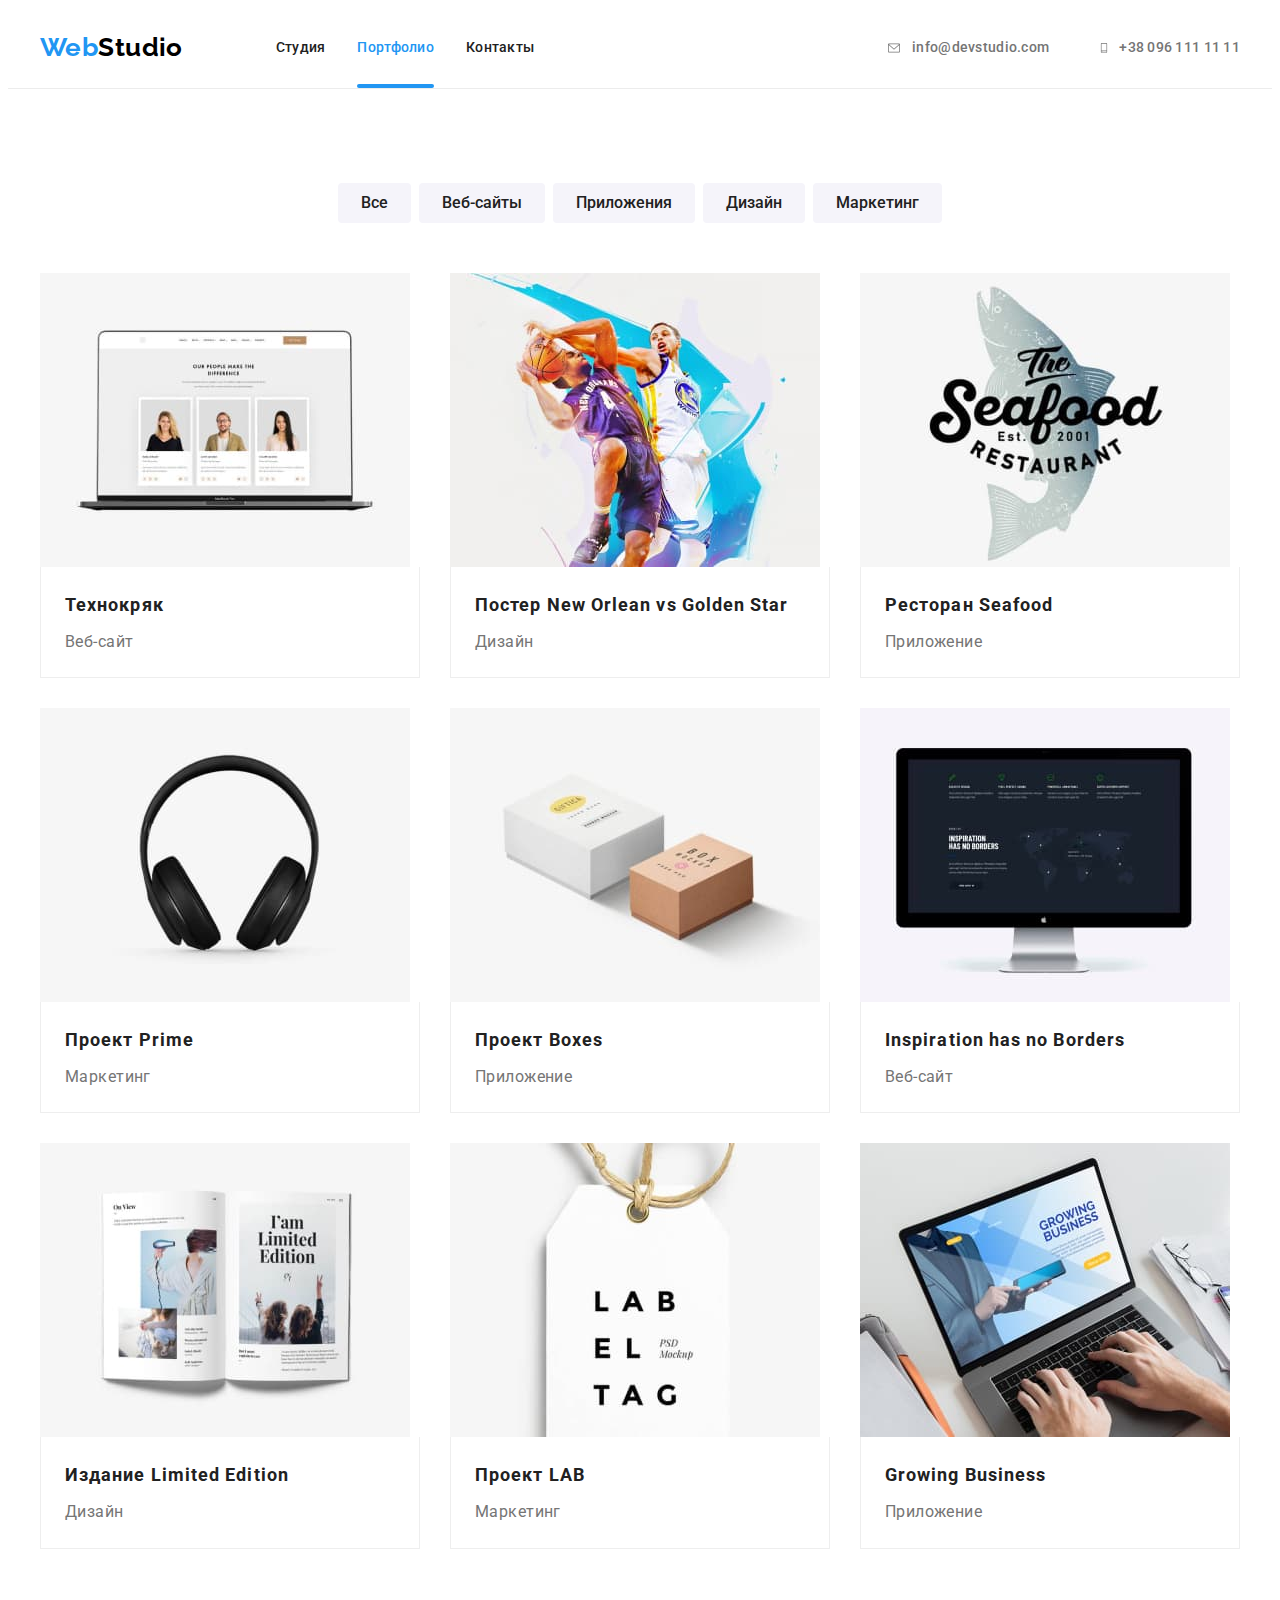
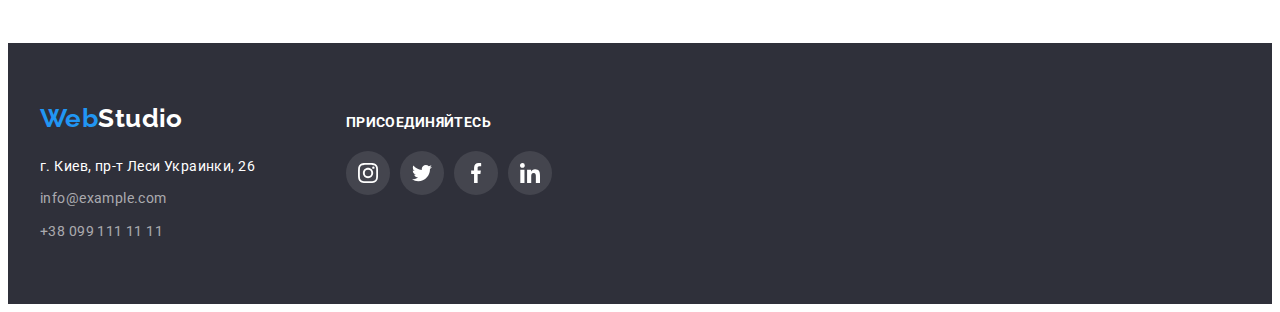
==== portfolio.html @ 759e2c48 "Добавляет оформление модального окна" ====
<!DOCTYPE html>
<html lang="ru">
  <head>
    <meta charset="UTF-8" />
    <meta http-equiv="X-UA-Compatible" content="IE=edge" />
    <meta name="viewport" content="width=device-width, initial-scale=1.0" />

    <link rel="preconnect" href="https://fonts.googleapis.com" />
    <link rel="preconnect" href="https://fonts.gstatic.com" crossorigin />
    <link
      href="https://fonts.googleapis.com/css2?family=Raleway:wght@700&family=Roboto:wght@400;500;700;900&display=swap"
      rel="stylesheet"
    />

    <link
      rel="stylesheet"
      href="https://cdnjs.cloudflare.com/ajax/libs/modern-normalize/1.1.0/modern-normalize.min.css"
      integrity="sha512-wpPYUAdjBVSE4KJnH1VR1HeZfpl1ub8YT/NKx4PuQ5NmX2tKuGu6U/JRp5y+Y8XG2tV+wKQpNHVUX03MfMFn9Q=="
      crossorigin="anonymous"
      referrerpolicy="no-referrer"
    />

    <link rel="stylesheet" href="./css/styles.css" />
    <title>WebStudio</title>
  </head>
  <body class="page">
    <header class="header">
      <div class="container">
        <a href="" class="logo link">Web<span class="accent">Studio</span></a>
        <nav>
          <ul class="site-nav list">
            <li class="header-item"><a href="./index.html" class="link">Студия</a></li>
            <li class="header-item"><a href="" class="portfolio link current">Портфолио</a></li>
            <li class="header-item"><a href="" class="link">Контакты</a></li>
          </ul>
        </nav>
        <ul class="auth-nav list">
          <li class="auth-nav connect">
            <a href="mailto:info@devstudio.com" class="link"
              ><svg class="auth-nav-icon" width="16" height="12">
                <use href="./images/icons.svg.svg#icon-envelope"></use></svg
              >info@devstudio.com</a
            >
          </li>
          <li class="auth-nav connect">
            <a href="tel:+380961111111" class="link"
              ><svg class="auth-nav-icon" width="10" height="16">
                <use href="./images/icons.svg.svg#icon-smartphone"></use></svg
              >+38 096 111 11 11</a
            >
          </li>
        </ul>
      </div>
    </header>
    <main>
      <section class="section-portfolio">
        <div class="container">
          <h1 class="visually-hidden">Портфолио</h1>
          <ul class="btn-list list">
            <li class="btn-item"><button type="button" class="list-button">Все</button></li>
            <li class="btn-item"><button type="button" class="list-button">Веб-сайты</button></li>
            <li class="btn-item"><button type="button" class="list-button">Приложения</button></li>
            <li class="btn-item"><button type="button" class="list-button">Дизайн</button></li>
            <li class="btn-item"><button type="button" class="list-button">Маркетинг</button></li>
          </ul>
          <ul class="portfolio-list list">
            <li class="portfolio-item">
              <a href="" class="portfolio-link link">
                <div class="portfolio-cover-wrap">
                  <img src="./images/project_1.jpg" alt="Технокряк" width="370" />
                  <p class="portfolio-cover-text">
                    Ресурс предлагает комплексные предложения с разным уровнем функционала и
                    сервисов. Все это позволит посетителю получить исчерпывающие сведения о компании
                    или частном лице.
                  </p>
                </div>

                <div class="image-item">
                  <h2 class="portfolio-title">Технокряк</h2>
                  <p class="portfolio-text">Веб-сайт</p>
                </div>
              </a>
            </li>

            <li class="portfolio-item">
              <a href="" class="portfolio-link link">
                <div class="portfolio-cover-wrap">
                  <img src="./images/project_2.jpg" alt="Постер" width="370" />
                  <p class="portfolio-cover-text">
                    Ресурс предлагает комплексные предложения с разным уровнем функционала и
                    сервисов. Все это позволит посетителю получить исчерпывающие сведения о компании
                    или частном лице.
                  </p>
                </div>
                <div class="image-item">
                  <h2 class="portfolio-title">Постер New Orlean vs Golden Star</h2>
                  <p class="portfolio-text">Дизайн</p>
                </div>
              </a>
            </li>

            <li class="portfolio-item">
              <a href="" class="portfolio-link link">
                <div class="portfolio-cover-wrap">
                  <img src="./images/project_3.jpg" alt="Ресторан" width="370" />
                  <p class="portfolio-cover-text">
                    Ресурс предлагает комплексные предложения с разным уровнем функционала и
                    сервисов. Все это позволит посетителю получить исчерпывающие сведения о компании
                    или частном лице.
                  </p>
                </div>
                <div class="image-item">
                  <h2 class="portfolio-title">Ресторан Seafood</h2>
                  <p class="portfolio-text">Приложение</p>
                </div>
              </a>
            </li>

            <li class="portfolio-item">
              <a href="" class="portfolio-link link">
                <div class="portfolio-cover-wrap">
                  <img src="./images/project_4.jpg" alt="Проект Prime" width="370" />
                  <p class="portfolio-cover-text">
                    Ресурс предлагает комплексные предложения с разным уровнем функционала и
                    сервисов. Все это позволит посетителю получить исчерпывающие сведения о компании
                    или частном лице.
                  </p>
                </div>
                <div class="image-item">
                  <h2 class="portfolio-title">Проект Prime</h2>
                  <p class="portfolio-text">Маркетинг</p>
                </div>
              </a>
            </li>

            <li class="portfolio-item">
              <a href="" class="portfolio-link link">
                <div class="portfolio-cover-wrap">
                  <img src="./images/project_5.jpg" alt="Проект Boxes" width="370" />
                  <p class="portfolio-cover-text">
                    Ресурс предлагает комплексные предложения с разным уровнем функционала и
                    сервисов. Все это позволит посетителю получить исчерпывающие сведения о компании
                    или частном лице.
                  </p>
                </div>
                <div class="image-item">
                  <h2 class="portfolio-title">Проект Boxes</h2>
                  <p class="portfolio-text">Приложение</p>
                </div>
              </a>
            </li>

            <li class="portfolio-item">
              <a href="" class="portfolio-link link">
                <div class="portfolio-cover-wrap">
                  <img src="./images/project_6.jpg" alt="Inspiration" width="370" />
                  <p class="portfolio-cover-text">
                    Ресурс предлагает комплексные предложения с разным уровнем функционала и
                    сервисов. Все это позволит посетителю получить исчерпывающие сведения о компании
                    или частном лице.
                  </p>
                </div>
                <div class="image-item">
                  <h2 class="portfolio-title">Inspiration has no Borders</h2>
                  <p class="portfolio-text">Веб-сайт</p>
                </div>
              </a>
            </li>

            <li class="portfolio-item">
              <a href="" class="portfolio-link link">
                <div class="portfolio-cover-wrap">
                  <img src="./images/project_7.jpg" alt="Издание" width="370" />
                  <p class="portfolio-cover-text">
                    Ресурс предлагает комплексные предложения с разным уровнем функционала и
                    сервисов. Все это позволит посетителю получить исчерпывающие сведения о компании
                    или частном лице.
                  </p>
                </div>
                <div class="image-item">
                  <h2 class="portfolio-title">Издание Limited Edition</h2>
                  <p class="portfolio-text">Дизайн</p>
                </div>
              </a>
            </li>

            <li class="portfolio-item">
              <a href="" class="portfolio-link link">
                <div class="portfolio-cover-wrap">
                  <img src="./images/project_8.jpg" alt="Проект LAB" width="370" />
                  <p class="portfolio-cover-text">
                    Ресурс предлагает комплексные предложения с разным уровнем функционала и
                    сервисов. Все это позволит посетителю получить исчерпывающие сведения о компании
                    или частном лице.
                  </p>
                </div>
                <div class="image-item">
                  <h2 class="portfolio-title">Проект LAB</h2>
                  <p class="portfolio-text">Маркетинг</p>
                </div>
              </a>
            </li>

            <li class="portfolio-item">
              <a href="" class="portfolio-link link">
                <div class="portfolio-cover-wrap">
                  <img src="./images/project_9.jpg" alt="Growing Business" width="370" />
                  <p class="portfolio-cover-text">
                    Ресурс предлагает комплексные предложения с разным уровнем функционала и
                    сервисов. Все это позволит посетителю получить исчерпывающие сведения о компании
                    или частном лице.
                  </p>
                </div>
                <div class="image-item">
                  <h2 class="portfolio-title">Growing Business</h2>
                  <p class="portfolio-text">Приложение</p>
                </div>
              </a>
            </li>
          </ul>
        </div>
      </section>
    </main>
    <footer class="footer">
      <div class="footer-container container">
        <div>
          <a href="" class="logo">Web<span class="accent">Studio</span></a>
          <address class="footer-list">
            <ul class="list">
              <li class="footer-item">
                <a
                  href="https://goo.gl/maps/j5cMVpiyJiaoKH5t6"
                  target="_blank"
                  rel="noopener noreferrer nofollow"
                  class="address"
                  >г. Киев, пр-т Леси Украинки, 26</a
                >
              </li>
              <li class="footer-item">
                <a href="mailto:info@example.com" class="contact">info@example.com</a>
              </li>
              <li class="footer-item">
                <a href="tel:+380991111111" class="contact">+38 099 111 11 11</a>
              </li>
            </ul>
          </address>
        </div>
        <div class="footer-soc-content">
          <h3 class="footer-soc-title">ПРИСОЕДИНЯЙТЕСЬ</h3>
          <ul class="footer-soc-list list">
            <li class="footer-soc-item">
              <a href="" class="footer-soc-link">
                <svg class="footer-soc-icon" width="20" height="20">
                  <use href="./images/icons.svg.svg#icon-instagram"></use>
                </svg>
              </a>
            </li>
            <li class="footer-soc-item">
              <a href="" class="footer-soc-link">
                <svg class="footer-soc-icon" width="20" height="20">
                  <use href="./images/icons.svg.svg#icon-twitter"></use>
                </svg>
              </a>
            </li>
            <li class="footer-soc-item">
              <a href="" class="footer-soc-link">
                <svg class="footer-soc-icon" width="20" height="20">
                  <use href="./images/icons.svg.svg#icon-facebook"></use>
                </svg>
              </a>
            </li>
            <li class="footer-soc-item">
              <a href="" class="footer-soc-link">
                <svg class="footer-soc-icon" width="20" height="20">
                  <use href="./images/icons.svg.svg#icon-linkedin"></use>
                </svg>
              </a>
            </li>
          </ul>
        </div>
      </div>
    </footer>
  </body>
</html>
---- css/styles.css ----
:root {
  --primary-text-color: #757575;
  --title-text-color: #212121;
  --primary-accent-color: #2196f3;
  --secondary-accent-color: #188ce8;
  --primary-white-color: #ffffff;
  --black-logo-color: #000000;
  --secondary-background-color: #f5f4fa;
  --darck-background-color: #2f303a;
  --duration-and-timing-function: 250ms cubic-bezier(0.4, 0, 0.2, 1);
}

/* ----------Body---------- */

.page {
  background-color: var(--primary-white-color);
  color: var(--primary-text-color);

  font-family: 'Roboto', Tahoma, sans-serif;
  font-weight: 400;
  font-size: 14px;
  line-height: 1.7;
  letter-spacing: 0.03em;
}

p,
h1,
h2,
h3,
h4,
h5,
h6 {
  margin: 0;
}

ul,
ol {
  padding-left: 0;
  margin: 0;
}

img {
  display: block;
}
/* ----------Logo---------- */

.container {
  width: 1200px;
  padding-left: 15px;
  padding-right: 15px;
  margin: 0 auto;
}

.header {
  border-bottom: 1px solid #ececec;
}

.header .container {
  display: flex;
  align-items: center;
}

.logo {
  color: var(--primary-accent-color);

  font-family: 'Raleway', Tahoma, sans-serif;
  font-weight: 700;
  font-size: 26px;
  line-height: 1.2;
  text-decoration: none;
  margin-right: 93px;
}
.header .accent {
  color: var(--black-logo-color);
}

.list {
  list-style: none;
}

/* ----------Site-nav---------- */

.site-nav {
  display: flex;
}

.site-nav .link {
  color: var(--title-text-color);

  font-weight: 500;
  font-size: 14px;
  line-height: 1.14;
  letter-spacing: 0.02em;
  text-decoration: none;
  display: block;
  padding: 32px 0px;
  transition: color var(--duration-and-timing-function);
}
.site-nav .link:hover,
.site-nav .link:focus {
  color: var(--primary-accent-color);
}

.site-nav .link.current {
  color: var(--primary-accent-color);
  position: relative;
}

.studio::after {
  content: '';
  width: 100%;
  height: 4px;
  background-color: rgba(33, 150, 243, 1);
  position: absolute;
  display: block;
  top: 76px;

  border-radius: 2px;
}

.header-item:not(:last-child) {
  margin-right: 32px;
}

/* ----------Auth-nav---------- */

.auth-nav {
  display: flex;
  margin-left: auto;
}

.connect:not(:first-child) {
  margin-left: 50px;
}

.auth-nav .link {
  color: var(--primary-text-color);
  display: flex;
  font-weight: 500;
  font-size: 14px;
  line-height: 1.14;
  letter-spacing: 0.02em;
  text-decoration: none;
  align-items: center;
  transition: color var(--duration-and-timing-function);
}

.auth-nav .link:hover,
.auth-nav .link:focus {
  color: var(--primary-accent-color);
}

.auth-nav-icon {
  margin-right: 10px;
  fill: currentColor;
}

/* ----------Hero---------- */

.hero {
  background-color: var(--darck-background-color);
  padding: 200px 0px;
  background-image: linear-gradient(rgba(47, 48, 58, 0.4), rgba(47, 48, 58, 0.4)),
    url(../images/hero_bg.jpg);
  background-repeat: no-repeat;
  background-size: cover;
  max-width: 1600px;
  margin: 0 auto;
}

.hero-title {
  color: var(--primary-white-color);

  font-weight: 900;
  font-size: 44px;
  line-height: 1.36;
  text-align: center;
  letter-spacing: 0.06em;

  width: 696px;
  margin-bottom: 30px;
  margin-left: auto;
  margin-right: auto;
}

.button {
  color: var(--primary-white-color);
  background-color: var(--primary-accent-color);

  font-family: inherit;
  font-weight: 700;
  font-size: 16px;
  line-height: 1.9;
  letter-spacing: 0.06em;

  cursor: pointer;
  padding: 10px 32px;
  border: 1px solid transparent;
  border-radius: 4px;
  min-width: 200px;
  height: 50px;
  display: block;
  margin: 0 auto;
  transition: background-color var(--duration-and-timing-function);
}

.button:hover,
.button:focus {
  background-color: var(--secondary-accent-color);
}

/* ----------Feature-Section---------- */

.feature {
  padding-top: 94px;
}

.feature-title {
  color: var(--title-text-color);

  font-weight: 700;
  font-size: 14px;
  line-height: 1.14;
  margin-bottom: 10px;
}

.feature-list {
  display: flex;
  margin-left: -30px;
}

.feature-item {
  flex-basis: calc((100% - 120px) / 4);
  margin-left: 30px;
}

.thumb {
  background-color: var(--secondary-background-color);
  justify-content: center;
  align-items: center;
  height: 120px;
  display: flex;
  margin-bottom: 30px;
}

/* ----------Sections---------- */

.sections {
  padding-top: 94px;
  padding-bottom: 94px;
}

.sections-title {
  color: var(--title-text-color);

  font-weight: 700;
  font-size: 36px;
  line-height: 1.17;
  text-align: center;
  margin-bottom: 50px;
}

.about-list {
  display: flex;
  margin-left: -30px;
}

.about-item {
  flex-basis: calc((100% - 90px) / 3);
  margin-left: 30px;
}

.about-cover-wrap {
  position: relative;
}

.about-cover-title {
  position: absolute;
  top: 224px;
  bottom: 0;
  background-color: rgba(47, 48, 58, 0.8);
  color: var(--primary-white-color);
  font-weight: 700;
  line-height: 1.14;
  display: flex;
  justify-content: center;
  align-items: center;
  width: 370px;
  height: 70px;
}

/*--------------Staff-Section----------------*/

.staff {
  background-color: var(--secondary-background-color);
  padding-top: 94px;
  padding-bottom: 94px;
}

.staff-list {
  display: flex;
  margin-left: -30px;
}

.staff-item {
  flex-basis: calc((100% - 120px) / 4);
  margin-left: 30px;
  box-shadow: 0 4px 4px 0 rgba(0, 0, 0, 0.25);
}

.staff-title {
  color: var(--title-text-color);

  font-weight: 500;
  font-size: 16px;
  line-height: 1.2;
  text-align: center;

  margin-bottom: 10px;
}

.staff-position {
  font-size: 16px;
  line-height: 1.2;
  text-align: center;
  margin-bottom: 16px;
}

.position-item {
  background: #ffffff;
  padding-top: 30px;
  padding-bottom: 30px;
  border-bottom-left-radius: 4px;
  border-bottom-right-radius: 4px;
}

.staff-soc-list {
  display: flex;
  justify-content: center;
}

.staff-soc-link {
  width: 44px;
  height: 44px;
  background-color: var(--primary-white-color);
  border-radius: 50%;
  display: flex;
  justify-content: center;
  align-items: center;
  transition: background-color var(--duration-and-timing-function);
}

.staff-soc-icon {
  fill: #afb1b8;
  transition: fill var(--duration-and-timing-function);
}

.staff-soc-link:hover,
.staff-soc-link:focus {
  background-color: var(--primary-accent-color);
}

.staff-soc-link:hover .staff-soc-icon {
  fill: var(--primary-white-color);
}

.staff-soc-link:focus .staff-soc-icon {
  fill: var(--primary-white-color);
}

.staff-soc-item + .staff-soc-item {
  margin-left: 10px;
}

/*--------------Clients-Section----------------*/

.clients {
  padding-top: 94px;
  padding-bottom: 94px;
}

.clients-logo-list {
  display: flex;
  margin-left: -30px;
}

.clients-logo-item {
  flex-basis: calc((100% - 180px) / 6);
  margin-left: 30px;
}

.clients-logo-link {
  width: 170px;
  height: 92px;
  border-radius: 4px;
  border: 1px solid #afb1b8;
  display: flex;
  justify-content: center;
  align-items: center;

  transition: fill var(--duration-and-timing-function), border var(--duration-and-timing-function);
}

.clients-logo-icon {
  fill: #afb1b8;
  transition: fill var(--duration-and-timing-function);
}

.clients-logo-link:hover .clients-logo-icon {
  fill: var(--primary-accent-color);
}

.clients-logo-link:focus .clients-logo-icon {
  fill: var(--primary-accent-color);
}

.clients-logo-link:hover,
.clients-logo-link:focus {
  border: 1px solid var(--primary-accent-color);
}

/* ----------Footer---------- */

.footer {
  background-color: var(--darck-background-color);
  padding-top: 60px;
  padding-bottom: 60px;
}

.logo {
  color: var(--primary-accent-color);
  font-family: 'Raleway', Tahoma, sans-serif;

  font-weight: 700;
  font-size: 26px;
  line-height: 1.2;
  text-decoration: none;
}
.footer .accent {
  color: var(--primary-white-color);
}

.footer-list {
  margin-top: 20px;
}

.footer-item:not(:last-child) {
  margin-bottom: 9px;
}

.address {
  color: var(--primary-white-color);
  font-style: normal;
  text-decoration: none;
}

.contact {
  color: rgba(255, 255, 255, 0.6);
  font-style: normal;
  text-decoration: none;
  transition: color var(--duration-and-timing-function);
}

.contact:hover,
.contact:focus {
  color: var(--primary-white-color);
}

.footer-container {
  display: flex;
  align-items: baseline;
}

.footer-soc-content {
  display: block;
  margin-left: 70px;
}

.footer-soc-title {
  color: var(--primary-white-color);
  font-weight: 700;
  font-size: 14px;
  line-height: 1.14;
  margin-bottom: 20px;
}

.footer-soc-list {
  display: flex;
  justify-content: center;
}

.footer-soc-link {
  width: 44px;
  height: 44px;
  display: flex;
  justify-content: center;
  align-items: center;
  background-color: rgba(255, 255, 255, 0.1);
  border-radius: 50%;
  transition: background-color var(--duration-and-timing-function);
}

.footer-soc-icon {
  fill: var(--primary-white-color);
}

.footer-soc-link:hover,
.footer-soc-link:focus {
  background-color: var(--primary-accent-color);
}

.footer-soc-item + .footer-soc-item {
  margin-left: 10px;
}

/* ----------Portfolio---------- */

.portfolio::after {
  content: '';
  width: 100%;
  height: 4px;
  background-color: rgba(33, 150, 243, 1);
  position: absolute;
  display: block;
  top: 76px;

  border-radius: 2px;
}

.visually-hidden {
  position: absolute;
  white-space: nowrap;
  width: 1px;
  height: 1px;
  overflow: hidden;
  border: 0;
  padding: 0;
  clip: rect(0 0 0 0);
  clip-path: inset(50%);
  margin: -1px;
}

.btn-list {
  display: flex;
  justify-content: center;
  margin-bottom: 50px;
}

.btn-item:not(:last-child) {
  margin-right: 8px;
}

.list-button {
  color: var(--title-text-color);
  background-color: var(--secondary-background-color);

  font-family: inherit;
  font-weight: 500;
  font-size: 16px;
  line-height: 1.6;
  cursor: pointer;
  border: 1px solid transparent;
  border-radius: 4px;
  padding: 6px 22px;
  transition: color var(--duration-and-timing-function),
    background-color var(--duration-and-timing-function),
    box-shadow var(--duration-and-timing-function);
}

.list-button:hover,
.list-button:focus {
  color: var(--primary-white-color);
  background-color: var(--primary-accent-color);
  box-shadow: 0 4px 4px 0 rgba(0, 0, 0, 0.25);
}

.section-portfolio {
  padding-top: 94px;
  padding-bottom: 94px;
}

.portfolio-link {
  text-decoration: none;
  display: block;
  transition: box-shadow var(--duration-and-timing-function);
}

.portfolio-link:hover,
.portfolio-link:focus {
  box-shadow: 0 4px 4px 0 rgba(0, 0, 0, 0.25);
}

.portfolio-title {
  color: var(--title-text-color);

  font-weight: 700;
  font-size: 18px;
  line-height: 2;
  letter-spacing: 0.06em;
  margin-bottom: 4px;
}

.portfolio-text {
  color: var(--primary-text-color);

  font-size: 16px;
  line-height: 1.9;
}

.portfolio-list {
  display: flex;
  flex-wrap: wrap;
  margin-left: -30px;
  margin-bottom: -30px;
}

.portfolio-item {
  flex-basis: calc((100% - 90px) / 3);
  margin-left: 30px;
  margin-bottom: 30px;
}

.portfolio-item:hover .portfolio-cover-text {
  transform: translateY(0%);
}

.portfolio-cover-wrap {
  position: relative;
  overflow: hidden;
}

.portfolio-cover-text {
  position: absolute;
  top: 0;
  background-color: rgba(33, 150, 243, 0.9);
  color: rgba(255, 255, 255, 1);
  font-size: 18px;
  line-height: 1.6;
  padding: 63px 24px;
  height: 100%;
  transform: translateY(100%);
  transition: transform var(--duration-and-timing-function);
}

.image-item {
  padding: 20px 24px;
  border-bottom: 1px solid #eeeeee;
  border-left: 1px solid #eeeeee;
  border-right: 1px solid #eeeeee;
}

.backdrop {
  position: fixed;
  top: 0;
  width: 100vw;
  height: 100vh;
  background-color: rgba(0, 0, 0, 0.2);
  transition: opacity var(--duration-and-timing-function),
    visibility var(--duration-and-timing-function);
}

.backdrop.is-hidden .modal {
  transform: scale(0.2) rotate(-230deg);
}
.modal {
  width: 528px;
  height: 581px;
  background-color: #ffffff;
  box-shadow: 0px 1px 3px rgba(0, 0, 0, 0.12), 0px 1px 1px rgba(0, 0, 0, 0.14),
    0px 2px 1px rgba(0, 0, 0, 0.2);
  border-radius: 4px;
  position: absolute;
  padding: 40px;
  top: 50%;
  left: 50%;
  transform: translate(-50%, -50%) scale(1) rotate(0);
  transition: transform var(--duration-and-timing-function);
}

.modal-close-btn {
  position: absolute;
  top: 8px;
  right: 8px;
  width: 30px;
  height: 30px;
  border-radius: 50%;
  background-color: var(--primary-white-color);
  border: 1px solid rgba(0, 0, 0, 0.1);
  display: flex;
  justify-content: center;
  align-items: center;
}

.is-hidden {
  opacity: 0;
  pointer-events: none;
  visibility: hidden;
}

.modal-title {
  font-weight: 700;
  font-size: 20px;
  line-height: 1.15;
  text-align: center;
  color: var(--title-text-color);
  margin-bottom: 20px;
}
.modal-fild {
  margin-bottom: 10px;
}

.modal-input {
  width: 100%;
  height: 40px;
  border: 1px solid rgba(33, 33, 33, 0.2);
  border-radius: 4px;
  padding-left: 42px;
  outline: none;
  transition: border-color var(--duration-and-timing-function);
}

.modal-input:focus {
  border-color: rgba(33, 150, 243, 1);
}

.modal-input:focus + .input-icon {
  fill: rgba(33, 150, 243, 1);
}

.modal-lable {
  font-size: 12px;
  line-height: 1.17;
  letter-spacing: 0.01em;
  display: block;
  margin-bottom: 4px;
}

.modal-comment {
  width: 100%;
  height: 138px;
  border: 1px solid rgba(33, 33, 33, 0.2);
  border-radius: 4px;
  padding: 12px 16px;
  resize: none;
}

.modal-comment::placeholder {
  line-height: 1.14;
  letter-spacing: 0.01em;
  color: rgba(117, 117, 117, 0.5);
}

.modal-comment:focus {
  border-color: rgba(33, 150, 243, 1);
}

.modal-input-wrap {
  position: relative;
}

.input-icon {
  position: absolute;
  left: 10px;
  top: 50%;
  transform: translateY(-50%);
  transition: fill var(--duration-and-timing-function);
}

.check-text {
  display: flex;
  align-items: center;
}

.check-text span {
  width: 16px;
  height: 15px;
  border: 2px solid var(--black-logo-color);
  border-radius: 2px;
  margin-right: 8px;
  box-shadow: 0px 4px 4px rgba(0, 0, 0, 0.25);
  display: flex;
  justify-content: center;
  align-items: center;
  transition: border-color var(--duration-and-timing-function);
}

.icon-check {
  fill: transparent;
}

.input-check:checked + .check-text span {
  background-color: rgba(33, 150, 243, 1);
  border: none;
}

.input-check:focus + .check-text span {
  border-color: rgba(33, 150, 243, 1);
}

.input-check:checked + .check-text .icon-check {
  fill: var(--primary-white-color);
}

.input-check {
  transition: border-color var(--duration-and-timing-function);
}

.policy-link {
  color: var(--primary-accent-color);
  align-items: center;
}

.form-btn {
  width: 200px;
  height: 50px;
  background-color: #188ce8;
  display: block;
  margin-left: auto;
  margin-right: auto;

  font-weight: 700;
  font-size: 16px;
  line-height: 1.9;

  align-items: center;
  text-align: center;
  letter-spacing: 0.06em;
  border-radius: 4px;
  border: 1px solid transparent;
  color: var(--primary-white-color);
  cursor: pointer;
}
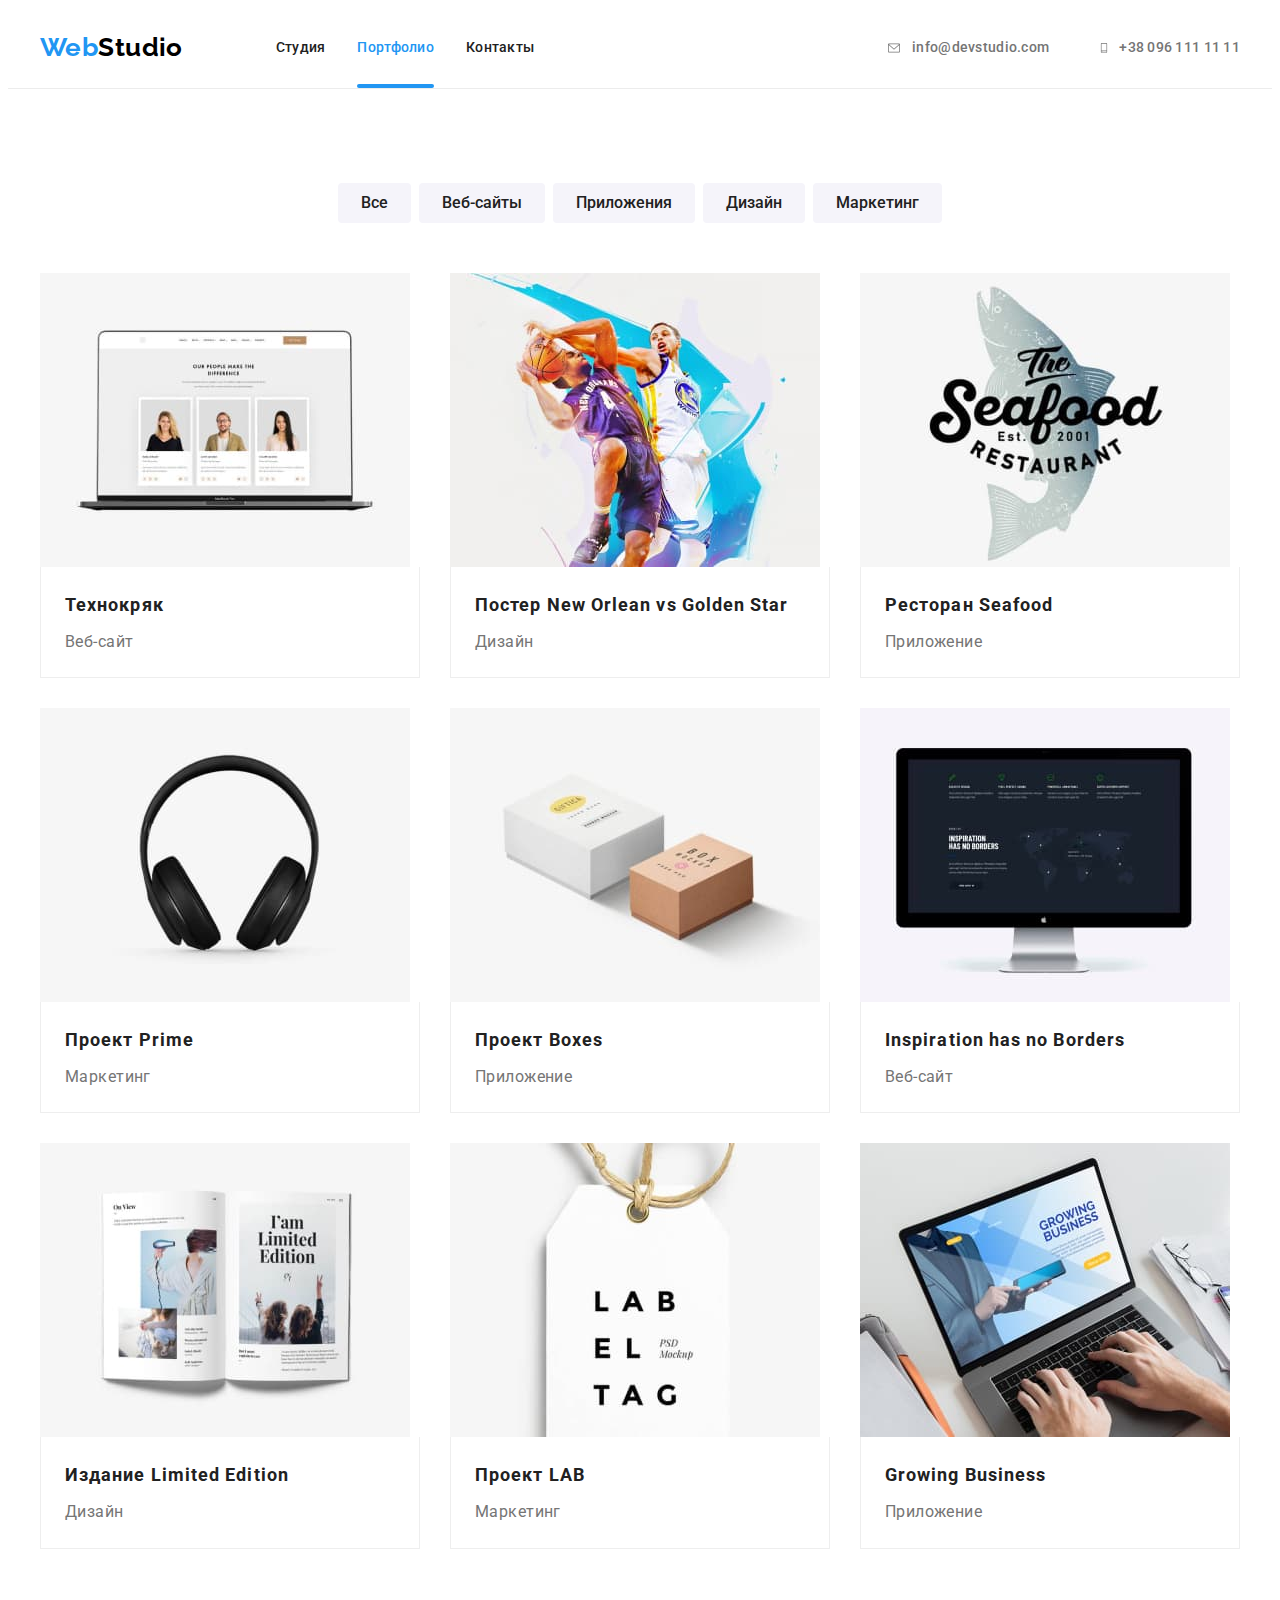
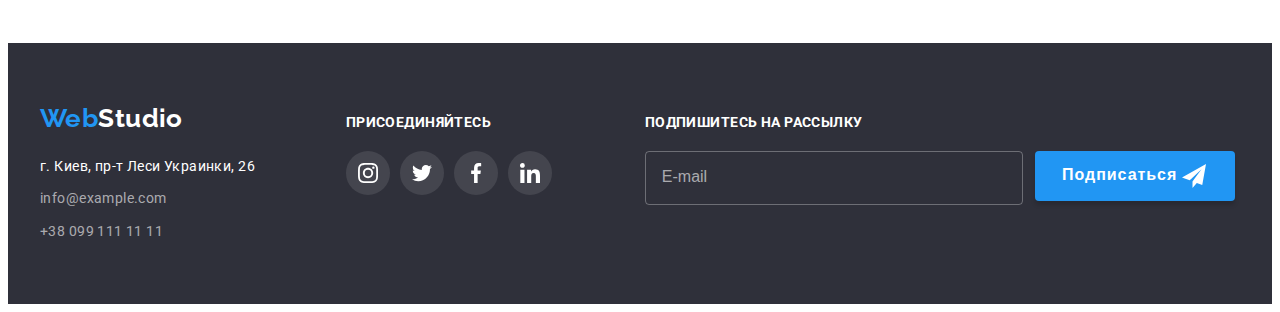
==== commit eb3d40da: "Добавляет кнопку футера" ====
--- a/portfolio.html
+++ b/portfolio.html
@@ -278,6 +278,27 @@
             </li>
           </ul>
         </div>
+                <div class="footer-subscription">
+          <p class="footer-soc-title">ПОДПИШИТЕСЬ НА РАССЫЛКУ</p>
+          <form class="subscription-form">
+          <div class="subscription-field">
+            <input
+              type="email"
+              class="footer-input"
+              name="footer-email"
+              id="footer-email"
+              placeholder="E-mail"
+            />
+          <div class="btn-wrap">
+          <button type="submit" class="footer-btn">Подписаться<span class="icon-span">
+          <svg class="btn-icon" width="24" hight="24">
+            <use href="./images/icons.svg.svg#icon-send"></use>
+          </svg></span></button>
+          </div>
+          </div>
+        </div>
+        </form>
+      </div>
       </div>
     </footer>
   </body>
--- a/css/styles.css
+++ b/css/styles.css
@@ -618,6 +618,7 @@
   flex-basis: calc((100% - 90px) / 3);
   margin-left: 30px;
   margin-bottom: 30px;
+  transition: transform var(--duration-and-timing-function);
 }
 
 .portfolio-item:hover .portfolio-cover-text {
@@ -649,6 +650,8 @@
   border-right: 1px solid #eeeeee;
 }
 
+/*-----------------Backdrop---------------------*/
+
 .backdrop {
   position: fixed;
   top: 0;
@@ -662,6 +665,9 @@
 .backdrop.is-hidden .modal {
   transform: scale(0.2) rotate(-230deg);
 }
+
+/*------------------Modal------------------------*/
+
 .modal {
   width: 528px;
   height: 581px;
@@ -689,6 +695,16 @@
   display: flex;
   justify-content: center;
   align-items: center;
+  cursor: pointer;
+}
+
+.modal-close-icon:hover,
+.modal-close-icon:focus {
+  fill: var(--primary-accent-color);
+}
+
+.modal-close-icon {
+  transition: fill var(--duration-and-timing-function);
 }
 
 .is-hidden {
@@ -703,7 +719,7 @@
   line-height: 1.15;
   text-align: center;
   color: var(--title-text-color);
-  margin-bottom: 20px;
+  margin-bottom: 12px;
 }
 .modal-fild {
   margin-bottom: 10px;
@@ -717,14 +733,22 @@
   padding-left: 42px;
   outline: none;
   transition: border-color var(--duration-and-timing-function);
-}
-
-.modal-input:focus {
-  border-color: rgba(33, 150, 243, 1);
-}
-
-.modal-input:focus + .input-icon {
-  fill: rgba(33, 150, 243, 1);
+  cursor: pointer;
+}
+
+.modal-input:focus,
+.modal-input:hover {
+  border-color: var(--primary-accent-color);
+}
+
+.modal-input:focus + .input-icon,
+.modal-input:hover + .input-icon {
+  fill: var(--primary-accent-color);
+  border-color: var(--primary-accent-color);
+}
+
+.input-icon {
+  transition: fill var(--duration-and-timing-function);
 }
 
 .modal-lable {
@@ -737,11 +761,14 @@
 
 .modal-comment {
   width: 100%;
-  height: 138px;
+  height: 120px;
   border: 1px solid rgba(33, 33, 33, 0.2);
+  box-shadow: 0px 4px 4px rgba(0, 0, 0, 0.25);
   border-radius: 4px;
   padding: 12px 16px;
   resize: none;
+  outline: 0;
+  transition: border-color var(--duration-and-timing-function);
 }
 
 .modal-comment::placeholder {
@@ -750,8 +777,9 @@
   color: rgba(117, 117, 117, 0.5);
 }
 
-.modal-comment:focus {
-  border-color: rgba(33, 150, 243, 1);
+.modal-comment:focus,
+.modal-comment:hover {
+  border-color: var(--primary-accent-color);
 }
 
 .modal-input-wrap {
@@ -789,12 +817,12 @@
 }
 
 .input-check:checked + .check-text span {
-  background-color: rgba(33, 150, 243, 1);
+  background-color: var(--primary-accent-color);
   border: none;
 }
 
 .input-check:focus + .check-text span {
-  border-color: rgba(33, 150, 243, 1);
+  border-color: var(--primary-accent-color);
 }
 
 .input-check:checked + .check-text .icon-check {
@@ -813,10 +841,11 @@
 .form-btn {
   width: 200px;
   height: 50px;
-  background-color: #188ce8;
+  background-color: var(--primary-accent-color);
   display: block;
   margin-left: auto;
   margin-right: auto;
+  margin-top: 30px;
 
   font-weight: 700;
   font-size: 16px;
@@ -828,5 +857,88 @@
   border-radius: 4px;
   border: 1px solid transparent;
   color: var(--primary-white-color);
+  box-shadow: 0px 4px 4px rgba(0, 0, 0, 0.25);
   cursor: pointer;
-}
+  transition: background-color var(--duration-and-timing-function);
+}
+
+.form-btn:hover,
+.form-btn:focus {
+  background-color: var(--secondary-accent-color);
+}
+
+/*--------------Footer-Subscription-----------------*/
+
+.footer-subscription {
+  margin-left: 93px;
+}
+
+.subscription-form {
+  display: flex;
+  justify-content: center;
+}
+
+.footer-input {
+  width: 358px;
+  height: 50px;
+  border: 1px solid rgba(255, 255, 255, 0.3);
+  border-radius: 4px;
+  background-color: transparent;
+  padding-left: 16px;
+  color: var(--primary-white-color);
+}
+
+.footer-input::placeholder,
+.footer-input:focus-visible {
+  font-size: 16px;
+  line-height: 1.25;
+  align-items: center;
+  color: rgba(255, 255, 255, 0.6);
+}
+
+.footer-btn {
+  width: 200px;
+  height: 50px;
+  margin-left: 12px;
+  background-color: var(--primary-accent-color);
+  box-shadow: 0px 4px 4px rgba(0, 0, 0, 0.15);
+  position: absolute;
+  font-weight: 700;
+  font-size: 16px;
+  line-height: 1.9;
+
+  align-items: center;
+  text-align: center;
+  letter-spacing: 0.06em;
+  border-radius: 4px;
+  border: 1px solid transparent;
+  color: var(--primary-white-color);
+  cursor: pointer;
+  display: flex;
+  justify-content: space-evenly;
+  transition: background-color var(--duration-and-timing-function);
+}
+
+.footer-btn:hover,
+.footer-btn:focus {
+  background-color: var(--secondary-accent-color);
+}
+
+.btn-icon {
+  position: absolute;
+  right: 28px;
+  top: 50%;
+  transform: translateY(-50%);
+}
+
+.subscription-field {
+  display: flex;
+}
+
+.icon-span {
+  margin-left: 10px;
+}
+
+.btn-wrap {
+  position: relative;
+}
